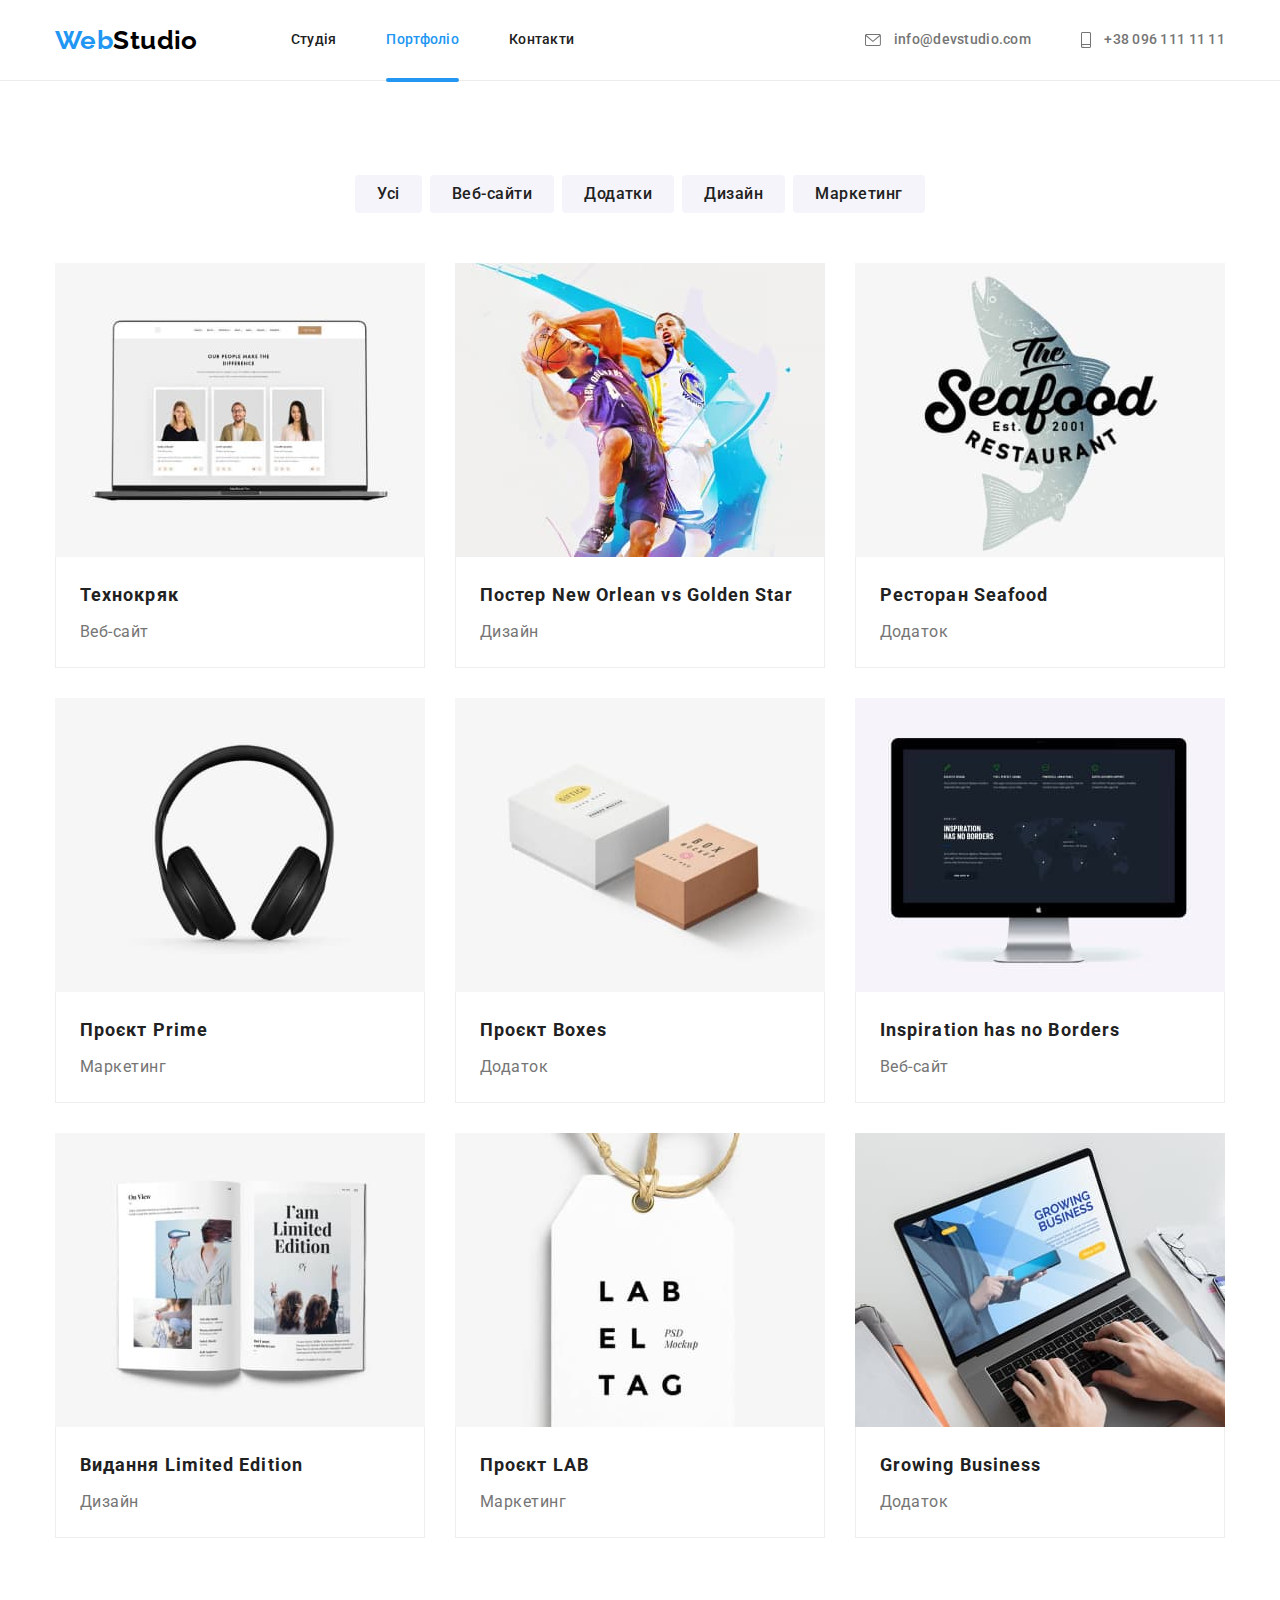
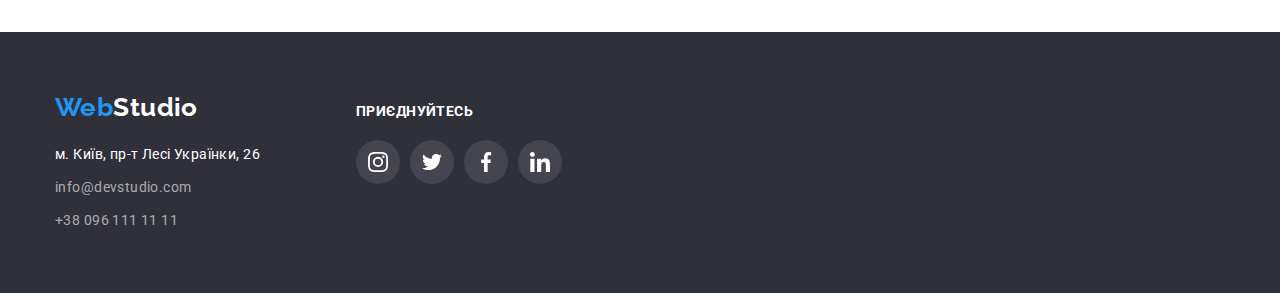
==== portfolio.html @ bfbaf2f9 "Added project files" ====
<!DOCTYPE html>
<html lang="uk">
	<head>
		<meta charset="UTF-8" />
		<meta http-equiv="X-UA-Compatible" content="IE=edge" />
		<meta name="viewport" content="width=device-width, initial-scale=1.0" />
		<link rel="preconnect" href="https://fonts.googleapis.com" />
		<link rel="preconnect" href="https://fonts.gstatic.com" crossorigin />
		<title>Портфоліо</title>
		<link href="https://fonts.googleapis.com/css2?family=Raleway:wght@700&family=Roboto:wght@400;500;700;900&display=swap" rel="stylesheet" />
		<link rel="stylesheet" href="https://cdnjs.cloudflare.com/ajax/libs/modern-normalize/1.1.0/modern-normalize.min.css" />
		<link rel="stylesheet" href="./css/styles.css" />
	</head>

	<body>
		<!-- Шапка сторінки -->
		<header class="page-header">
			<div class="container horizon">
				<a class="logo-blue" href="./index.html">Web<span class="logo-black">Studio</span></a>
				<nav>
					<ul class="menu-nav list">
						<li class="item"><a class="link" href="./index.html">Студія</a></li>
						<li class="item"><a class="link portfolio" href="./portfolio.html">Портфоліо</a></li>
						<li class="item"><a class="link" href="">Контакти</a></li>
					</ul>
				</nav>
				<ul class="contact-nav list">
					<li class="item">
						<a class="contact" href="mailto:info@devstudio.com">
							<svg class="envelope" width="16" height="12">
								<use href="./images/icons.svg#icon-envelope"></use>
							</svg>
							info@devstudio.com
						</a>
					</li>
					<li class="item">
						<a class="contact" href="tel:+380961111111">
							<svg class="smartphone" width="10" height="16">
								<use href="./images/icons.svg#icon-smartphone"></use>
							</svg>
							+38 096 111 11 11
						</a>
					</li>
				</ul>
			</div>
		</header>
		<!-- Контент сторінки -->
		<main>
			<section class="our-projects">
				<div class="container">
					<h1 class="visually-hidden">Наші проекті</h1>
					<!-- Кнопки фільтрів -->
					<ul class="button-list list">
						<li class="item">
							<button class="button-port" type="button">Усі</button>
						</li>
						<li class="item">
							<button class="button-port" type="button">Веб-сайти</button>
						</li>
						<li class="item">
							<button class="button-port" type="button">Додатки</button>
						</li>
						<li class="item">
							<button class="button-port" type="button">Дизайн</button>
						</li>
						<li class="item">
							<button class="button-port" type="button">Маркетинг</button>
						</li>
					</ul>
					<!-- Приклади робіт -->
					<ul class="web-list list">
						<li class="item">
							<a class="card" href="">
								<div class="card-foto">
									<img src="./images/img1-1.jpg" alt="Технокряк" width="370" height="294" />
									<p class="text-fond">
										Ресурс пропонує комплексні пропозиції з різним рівнем функціоналу та сервісів. Все це дозволить відвідувачу отримати вичерпні відомості про компанію чи приватну особу.
									</p>
								</div>
								<div class="border">
									<h2 class="title-h3p">Технокряк</h2>
									<p class="work-examples">Веб-сайт</p>
								</div>
							</a>
						</li>
						<li class="item">
							<a class="card" href="">
								<div class="card-foto">
									<img src="./images/img1-2.jpg" alt="Постер New Orlean vs Golden Star" width="370" height="294" />
									<p class="text-fond"></p>
								</div>
							</a>
							<div class="border">
								<h2 class="title-h3p">Постер New Orlean vs Golden Star</h2>
								<p class="work-examples">Дизайн</p>
							</div>
						</li>
						<li class="item">
							<a class="card" href="">
								<div class="card-foto">
									<img src="./images/img1-3.jpg" alt="Ресторан Seafood" width="370" height="294" />
									<p class="text-fond"></p>
								</div>
							</a>
							<div class="border">
								<h2 class="title-h3p">Ресторан Seafood</h2>
								<p class="work-examples">Додаток</p>
							</div>
						</li>
						<li class="item">
							<a class="card" href="">
								<div class="card-foto">
									<img src="./images/img1-4.jpg" alt="Проєкт Prime" width="370" height="294" />
									<p class="text-fond"></p>
								</div>
							</a>
							<div class="border">
								<h2 class="title-h3p">Проєкт Prime</h2>
								<p class="work-examples">Маркетинг</p>
							</div>
						</li>
						<li class="item">
							<a class="card" href="">
								<div class="card-foto">
									<img src="./images/img1-5.jpg" alt="Проєкт Boxes" width="370" height="294" />
									<p class="text-fond"></p>
								</div>
							</a>
							<div class="border">
								<h2 class="title-h3p">Проєкт Boxes</h2>
								<p class="work-examples" href="">Додаток</p>
							</div>
						</li>
						<li class="item">
							<a class="card" href="">
								<div class="card-foto">
									<img src="./images/img1-6.jpg" alt="Inspiration has no Borders" width="370" height="294" />
									<p class="text-fond"></p>
								</div>
							</a>
							<div class="border">
								<h2 class="title-h3p">Inspiration has no Borders</h2>
								<p class="work-examples" href="">Веб-сайт</p>
							</div>
						</li>
						<li class="item">
							<a class="card" href="">
								<div class="card-foto">
									<img src="./images/img1-7.jpg" alt="Видання Limited Edition" width="370" height="294" />
									<p class="text-fond"></p>
								</div>
							</a>
							<div class="border">
								<h2 class="title-h3p">Видання Limited Edition</h2>
								<p class="work-examples" href="">Дизайн</p>
							</div>
						</li>
						<li class="item">
							<a class="card" href="">
								<div class="card-foto">
									<img src="./images/img1-8.jpg" alt="Проєкт LAB" width="370" height="294" />
									<p class="text-fond"></p>
								</div>
							</a>
							<div class="border">
								<h2 class="title-h3p">Проєкт LAB</h2>
								<p class="work-examples" href="">Маркетинг</p>
							</div>
						</li>
						<li class="item">
							<a class="card" href="">
								<div class="card-foto">
									<img src="./images/img1-9.jpg" alt="Growing Business" width="370" height="294" />
									<p class="text-fond"></p>
								</div>
							</a>
							<div class="border">
								<h2 class="title-h3p">Growing Business</h2>
								<p class="work-examples" href="">Додаток</p>
							</div>
						</li>
					</ul>
				</div>
			</section>
		</main>
		<!-- Підвал сторінки -->
		<footer class="page-footer">
			<div class="container footer-cont">
				<div class="footer-addres">
					<a class="logo-blue" href="./index.html">Web<span class="logo-white">Studio</span></a>
					<address class="address">
						<ul class="address-list list">
							<li class="item"><a class="home" href="https://goo.gl/maps/qLV74tLHhS6dYoQu5" target="_blank" rel="noopener nofollow noreferrer">м. Київ, пр-т Лесі Українки, 26</a></li>
							<li class="item"><a class="mail" href="mailto:info@devstudio.com">info@devstudio.com</a></li>
							<li class="item"><a class="tel" href="tel:+380961111111">+38 096 111 11 11</a></li>
						</ul>
					</address>
				</div>
				<div class="footer-social">
					<h3 class="footer-title">приєднуйтесь</h3>
					<ul class="list social-list-footer">
						<li class="item">
							<a href="" class="social-link-footer">
								<svg class="instagram" width="20" height="20">
									<use href="./images/icons.svg#icon-instagram"></use>
								</svg>
							</a>
						</li>
						<li class="item">
							<a href="" class="social-link-footer">
								<svg class="twitter" width="20" height="20">
									<use href="./images/icons.svg#icon-twitter"></use>
								</svg>
							</a>
						</li>
						<li class="item">
							<a href="" class="social-link-footer">
								<svg class="facebook" width="20" height="20">
									<use href="./images/icons.svg#icon-facebook"></use>
								</svg>
							</a>
						</li>
						<li class="item">
							<a href="" class="social-link-footer">
								<svg class="linkedin" width="20" height="20">
									<use href="./images/icons.svg#icon-linkedin"></use>
								</svg>
							</a>
						</li>
					</ul>
				</div>
			</div>
		</footer>
	</body>
</html>
---- css/styles.css ----
:root {
	--hover-focus-logo-color: #2196f3;
	--header-footer-color: #2f303a;
}

body {
	font-family: "Roboto", "Ralewey", sans-serif;
	color: #212121;
	background-color: #ffffff;
	font-size: 14px;
	letter-spacing: 0.03em;
}

img {
	display: block;
	max-width: 100%;
}

/* КОНТЕЙНЕР */
.container {
	width: 1200px;
	margin: 0 auto;
	padding: 0 15px;
	/* outline: 2px solid red; */
}

/* .item * {
	outline: 1px solid blue;
} */

/* HEADER */

.link,
.list {
	list-style-type: none;
	padding: 0;
	margin: 0;
}

.page-header {
	border-bottom-width: 1px;
	border-bottom-style: solid;
	border-bottom-color: #ececec;
}

/* ЛОГО */

.logo-blue,
.logo-black {
	font-family: "Raleway";
	font-weight: 700;
	font-size: 26px;
	line-height: 1.19;
	text-decoration: none;
	color: var(--hover-focus-logo-color);
}

.logo-black {
	color: #000000;
}

/* НАВІГАЦІЯ-КОНТАКТИ */

.link,
.contact {
	font-family: "Roboto";
	font-weight: 500;
	line-height: 1.14;
	letter-spacing: 0.02em;
	text-decoration: none;
	color: #212121;
	transition: color 250ms cubic-bezier(0.4, 0, 0.2, 1);
}

.studio,
.portfolio {
	color: var(--hover-focus-logo-color);
	position: relative;
}

.studio::after,
.portfolio::after {
	content: "";
	display: block;
	width: 100%;
	height: 4px;
	border-radius: 2px;
	background-color: var(--hover-focus-logo-color);
	position: absolute;
	bottom: -1.6px;
	left: 0;
}

.menu-nav,
.contact-nav {
	display: flex;
}

.menu-nav .item + .item,
.contact-nav .item + .item {
	margin-left: 50px;
}

.contact-nav {
	color: #757575;
	margin-left: auto;
}

.menu-nav .link,
.contact-nav .contact {
	display: block;
	padding-top: 32px;
	padding-bottom: 32px;
}

.link:hover,
.contact:hover,
.link:focus,
.contact:focus {
	color: var(--hover-focus-logo-color);
}

.contact {
	color: #757575;
}

.envelope,
.smartphone {
	margin-right: 10px;
	fill: #757575;
	vertical-align: middle;
	transition: fill 250ms cubic-bezier(0.4, 0, 0.2, 1);
}

.contact:hover .envelope,
.contact:hover .smartphone,
.contact:focus .envelope,
.contact:focus .smartphone {
	fill: var(--hover-focus-logo-color);
}

/* ГОРИЗОНТАЛЬНЕ ПОЗИЦІЮВАННЯ */

.horizon {
	display: flex;
	align-items: center;
}

.menu-nav {
	margin-left: 93px;
}

/* MAIN */

/* МОДАЛЬНЕ ВІКНО */

.blackdrop {
	position: fixed;
	top: 0;
	left: 0;
	width: 100%;
	height: 100%;
	background-color: rgba(0, 0, 0, 0.2);
}

.blackdrop.is-hidden {
	opacity: 0;
	pointer-events: none;
}

.modal {
	position: absolute;
	top: 50%;
	left: 50%;
	transform: translate(-50%, -50%);
	width: 528px;
	height: 581px;
	background: #ffffff;
	box-shadow: 0px 1px 3px rgba(0, 0, 0, 0.12), 0px 1px 1px rgba(0, 0, 0, 0.14), 0px 2px 1px rgba(0, 0, 0, 0.2);
	border-radius: 4px;
}

.modal-botton {
	position: absolute;
	top: 8px;
	right: 8px;
	display: flex;
	width: 30px;
	height: 30px;
	background: #ffffff;
	border: 1px solid rgba(0, 0, 0, 0.1);
	border-radius: 50%;
	padding: 6px 6px;
	cursor: pointer;
}

/* БАНЕР (BANNER) */

.banner {
	background-color: var(--header-footer-color);
	text-align: center;
	padding-top: 200px;
	padding-bottom: 200px;
}

.title-h1 {
	margin: auto;
	padding-bottom: 30px;

	width: 696px;
	font-size: 44px;
	line-height: 1.36;
	letter-spacing: 0.06em;
	text-transform: uppercase;
	color: #ffffff;
}

.button {
	display: block;
	margin-right: auto;
	margin-left: auto;
	padding: 10px 32px;
	min-width: 216px;

	font-size: 16px;
	line-height: 1.875;
	align-items: center;
	letter-spacing: 0.06em;
	color: #ffffff;
	background-color: var(--hover-focus-logo-color);
	box-shadow: 0px 4px 4px rgba(0, 0, 0, 0.15);
	border: transparent;
	border-radius: 4px;
	cursor: pointer;
	transition: background-color 250ms cubic-bezier(0.4, 0, 0.2, 1);
}

.button:hover,
.botton:focus {
	background-color: #188ce8;
}

.overlay {
	margin-left: auto;
	margin-right: auto;
	max-width: 1600px;
	height: 600px;
	background-image: linear-gradient(to right, rgba(47, 48, 58, 0.4), rgba(47, 48, 58, 0.4)), url(../images/banner.jpg);
	background-repeat: no-repeat;
	background-position: center;
	background-size: cover;
}

/* ОСОБЛИВОСТІ (TRAIN) */

/* прихований заголовок */
.visually-hidden {
	position: absolute;
	white-space: nowrap;
	width: 1px;
	height: 1px;
	overflow: hidden;
	border: 0;
	padding: 0;
	clip: rect(0 0 0 0);
	clip-path: inset(50%);
	margin: -1px;
}

.title-h3 {
	line-height: 1.14;
	text-transform: uppercase;
	font-weight: 700;
}

.text {
	line-height: 1.71;
	color: #757575;
	font-weight: 400;
}

.title-h3,
.text {
	margin-top: 0;
	margin-bottom: 0;
}

.train {
	margin-top: 94px;
}
.menu-train {
	display: flex;
}

.menu-train .item {
	min-width: 270px;
	margin-right: 30px;
}

.menu-train .item:last-child {
	margin-right: 0;
}

.title-h3 {
	margin-bottom: 10px;
}

.box {
	display: block;
	margin-bottom: 30px;
	background: #f5f4fa;
	border-radius: 4px;
	padding: 25px 100px;
}

/* ЧИМ МИ ЗАЙМАЄМОСТЬ (OUR-JOB) */

.title-h2 {
	width: 366px;
	margin-top: 0;
	margin-right: auto;
	margin-left: auto;
	margin-bottom: 50px;

	font-size: 36px;
	line-height: 1.166;
	text-align: center;
	color: #212121;
	min-width: 366px;
}

.our-job {
	margin-top: 94px;
}

.job {
	display: flex;
}

.job .item {
	margin-right: 30px;
}

.job .item:last-child {
	margin-right: 0;
}

.thumb {
	position: relative;
}

.job-description {
	display: flex;
	width: 370px;
	height: 70px;
	justify-content: center;
	align-items: center;
	position: absolute;
	bottom: 0;
	left: 0;
	background-color: rgba(47, 48, 58, 0.8);
}

.description {
	margin: 0;
	line-height: 1.14;
	text-align: center;
	letter-spacing: 0.03em;
	text-transform: uppercase;
	color: #ffffff;
}

/* НАША КОМАНДА (OUR-TEAM) */

.team-list {
	display: flex;
}

.team-list .item {
	margin-right: 30px;
}

.team-list .item-team {
	background-color: #ffffff;
	box-shadow: 0px 1px 3px rgba(0, 0, 0, 0.12), 0px 1px 1px rgba(0, 0, 0, 0.14), 0px 2px 1px rgba(0, 0, 0, 0.2);
	border-radius: 0px 0px 4px 4px;
}

.team-list .item:last-child {
	margin-right: 0;
}

.title-h3ws {
	margin-bottom: 10px;
}

.title-h2-team {
	display: block;
	margin: 0 auto;
	width: 264px;
	font-size: 36px;
	line-height: 1.166;
	text-align: center;
	color: #212121;
}

.team-cont {
	margin-top: 50px;
}

.title-a,
.title-b,
.title-c,
.title-d {
	display: block;
	font-size: 16px;
	line-height: 1.188;
	text-align: center;
	color: #212121;
}

.title-a {
	margin: 30px 70px 10px 70px;
}

.title-b {
	margin: 30px 83px 10px 83px;
}

.title-c {
	margin: 30px 70px 10px 70px;
}

.title-d {
	margin: 30px 62px 10px 62px;
}

.text-a,
.text-b,
.text-c,
.text-d {
	display: block;
	font-size: 16px;
	line-height: 1.188;
	text-align: center;
	color: #757575;
}

.text-a {
	margin: 0 70px;
}

.text-b {
	margin: 0 61px;
}

.text-c {
	margin: 0 97px;
}

.text-d {
	margin: 0 91px;
}

.team {
	margin-top: 94px;
	padding-top: 94px;
	padding-bottom: 94px;
	background-color: #f5f4fa;
}

.social-list > .item {
	margin-right: 10px;
}

.social-list > .item:last-child {
	margin-right: 0;
}

.social-list {
	display: flex;
	justify-content: space-between;
	margin-top: 16px;
	margin-right: 32px;
	margin-bottom: 30px;
	margin-left: 32px;
}

.social-link {
	display: flex;
	justify-content: center;
	align-items: center;
	padding: 12px;
	width: 44px;
	height: 44px;
	border-radius: 50%;
	background-color: #ffffff;
	color: #afb1b8;
	transition: background-color 250ms cubic-bezier(0.4, 0, 0.2, 1), color 250ms cubic-bezier(0.4, 0, 0.2, 1);
}

.instagram,
.twitter,
.facebook,
.linkedin {
	fill: #afb1b8;
	transition: fill 250ms cubic-bezier(0.4, 0, 0.2, 1);
}

.social-link:hover .instagram,
.social-link:hover .twitter,
.social-link:hover .facebook,
.social-link:hover .linkedin,
.social-link:focus .instagram,
.social-link:focus .twitter,
.social-link:focus .facebook,
.social-link:focus .linkedin {
	fill: #ffffff;
}

.social-link:hover,
.social-link:focus {
	background-color: var(--hover-focus-logo-color);
	color: #ffffff;
}

/* ПОСТІЙНІ КЛІЄНТИ */

.our-client {
	margin-top: 94px;
	margin-bottom: 94px;
}

.title-client {
	width: 298px;
	margin-top: 0;
	margin-right: auto;
	margin-left: auto;
	margin-bottom: 50px;
	margin-left: auto;
	font-size: 36px;
	line-height: 1.166;
	text-align: center;
	letter-spacing: 0.03em;
	color: #212121;
}

.client-list {
	display: flex;
	justify-content: space-between;
}

.client-item {
	display: flex;
	justify-content: center;
	align-items: center;
	width: 170px;
	height: 92px;
	border: 1px solid #afb1b8;
	border-radius: 4px;
	transition: border 250ms cubic-bezier(0.4, 0, 0.2, 1);
}

.client-list .item {
	margin-right: 30px;
}

.client-list .item:last-child {
	margin-right: 0;
}

.client {
	fill: #afb1b8;
	transition: fill 250ms cubic-bezier(0.4, 0, 0.2, 1);
}

.client-item:hover .client,
.client-item:focus .client {
	fill: var(--hover-focus-logo-color);
}

.client-item:hover,
.client-item:focus {
	border: 1px solid var(--hover-focus-logo-color);
}

/* FOOTER */

.footer-cont {
	display: flex;
	padding-top: 60px;
	padding-bottom: 60px;
}

.footer-addres {
	margin-right: 70px;
	display: inline-block;
	flex-direction: column;
	width: 231px;
}

.logo-white {
	color: #ffffff;
}

.page-footer {
	background-color: var(--header-footer-color);
}

.address-list {
	margin-top: 20px;
	display: inline-block;
}

.home {
	display: block;
	margin-bottom: 9px;

	font-weight: 400;
	line-height: 1.71;
	color: #ffffff;
	text-decoration: none;
	font-style: normal;
	transition: color 250ms cubic-bezier(0.4, 0, 0.2, 1);
}

.mail,
.tel {
	display: block;
	font-weight: 400;
	line-height: 1.71;
	color: rgba(255, 255, 255, 0.6);
	text-decoration: none;
	font-style: normal;
	transition: color 250ms cubic-bezier(0.4, 0, 0.2, 1);
}

.mail {
	margin-bottom: 9px;
}

.home:hover,
.mail:hover,
.tel:hover,
.home:focus,
.mail:focus,
.tel:focus {
	color: var(--hover-focus-logo-color);
}

.footer-social {
	display: inline-block;
}

.footer-title {
	margin-top: 12px;
	margin-bottom: 20px;
	padding: 0;
	font-family: "Roboto";
	font-style: normal;
	font-weight: 700;
	font-size: 14px;
	line-height: 1.14;
	letter-spacing: 0.03em;
	text-transform: uppercase;
	color: #ffffff;
	width: 116px;
}

.social-list-footer {
	display: flex;
}

.social-link-footer {
	display: flex;
	justify-content: center;
	align-items: center;
	padding: 12px;
	width: 44px;
	height: 44px;
	border-radius: 50%;
	color: #ffffff;
}

.social-list-footer > .item {
	margin-right: 10px;
}
.social-list-footer > .item:last-child {
	margin-right: 0;
}

.social-link-footer > .instagram,
.social-link-footer > .twitter,
.social-link-footer > .facebook,
.social-link-footer > .linkedin {
	fill: #ffffff;
	transition: fill 250ms cubic-bezier(0.4, 0, 0.2, 1);
}

.social-link-footer {
	background-color: rgba(255, 255, 255, 0.1);
	transition: background-color 250ms cubic-bezier(0.4, 0, 0.2, 1);
}

.social-link-footer:hover .instagram,
.social-link-footer:hover .twitter,
.social-link-footer:hover .facebook,
.social-link-footer:hover .linkedin,
.social-link-footer:focus .instagram,
.social-link-footer:focus .twitter,
.social-link-footer:focus .facebook,
.social-link-footer:focus .linkedin {
	fill: #ffffff;
}

.social-link-footer:hover,
.social-link-footer:focus {
	background-color: var(--hover-focus-logo-color);
}

/* PORTFOLIO */

.our-projects {
	margin-top: 94px;
	margin-bottom: 94px;
}

.button-list,
.web-list {
	display: flex;
}

/* КНОПКИ ФІЛЬТРІВ */

.button-list .item + .item {
	margin-left: 8px;
}

.button-port {
	padding: 6px 22px;
}

.button-list {
	margin-bottom: 50px;
	justify-content: center;
}

.button-port {
	font-weight: 500;
	font-size: 16px;
	line-height: 1.625;
	text-align: center;
	letter-spacing: 0.03em;
	color: #212121;
	background-color: #f5f4fa;
	box-shadow: none;
	border-radius: 4px;
	border: transparent;
	cursor: pointer;
	transition: color 250ms cubic-bezier(0.4, 0, 0.2, 1), background-color 250ms cubic-bezier(0.4, 0, 0.2, 1), box-shadow 250ms cubic-bezier(0.4, 0, 0.2, 1);
}

.button-port:hover,
.botton-port:focus {
	color: #ffffff;
	background-color: var(--hover-focus-logo-color);
	box-shadow: 0px 3px 1px rgba(0, 0, 0, 0.1), 0px 1px 2px rgba(0, 0, 0, 0.08), 0px 2px 2px rgba(0, 0, 0, 0.12);
}

/* ПРИКЛАДИ РОБІТ */

.web-list {
	flex-wrap: wrap;
	margin-left: -30px;
	margin-top: -30px;
}

.web-list > .item {
	flex-basis: calc(100% / 3 - 30px);
	margin-left: 30px;
	margin-top: 30px;
	transition: box-shadow 250ms cubic-bezier(0.4, 0, 0.2, 1);
}

.web-list > .item:hover {
	box-shadow: 0px 1px 1px rgba(0, 0, 0, 0.12), 0px 4px 4px rgba(0, 0, 0, 0.06), 1px 4px 6px rgba(0, 0, 0, 0.16);
	cursor: pointer;
}

.web-list > .item:focus {
	box-shadow: 0px 1px 1px rgba(0, 0, 0, 0.12), 0px 4px 4px rgba(0, 0, 0, 0.06), 1px 4px 6px rgba(0, 0, 0, 0.16);
}

.web-list > .item:hover .card-foto::before {
	transform: translateY(0);
}

.web-list > .item:hover .text-fond {
	transform: translateY(0);
}

.border {
	display: block;
	padding: 20px 24px;
	border-right: 1px solid #eeeeee;
	border-bottom: 1px solid #eeeeee;
	border-left: 1px solid #eeeeee;
}

.card {
	text-decoration: none;
	border: none;
}

.card-foto {
	position: relative;
	overflow: hidden;
}

.card-foto::before {
	content: "";
	display: inline-block;
	position: absolute;
	width: 370px;
	height: 294px;
	background-color: rgba(33, 150, 243, 0.9);
	transform: translateY(100%);
	transition: transform 250ms cubic-bezier(0.4, 0, 0.2, 1);
}

.text-fond {
	display: inline-block;
	padding: 63px 24px;
	margin: 0;
	position: absolute;
	top: 0;
	left: 0;
	font-size: 18px;
	line-height: 1.56;
	color: #ffffff;
	transform: translateY(100%);
	transition: transform 250ms cubic-bezier(0.4, 0, 0.2, 1);
}

.title-h3p {
	display: block;
	margin: 0 0 4px 0;
	font-size: 18px;
	line-height: 2;
	letter-spacing: 0.06em;
	color: #212121;
}

.work-examples {
	margin: 0;
	display: block;
	font-size: 16px;
	line-height: 1.875;
	letter-spacing: 0.03em;
	color: #757575;
}
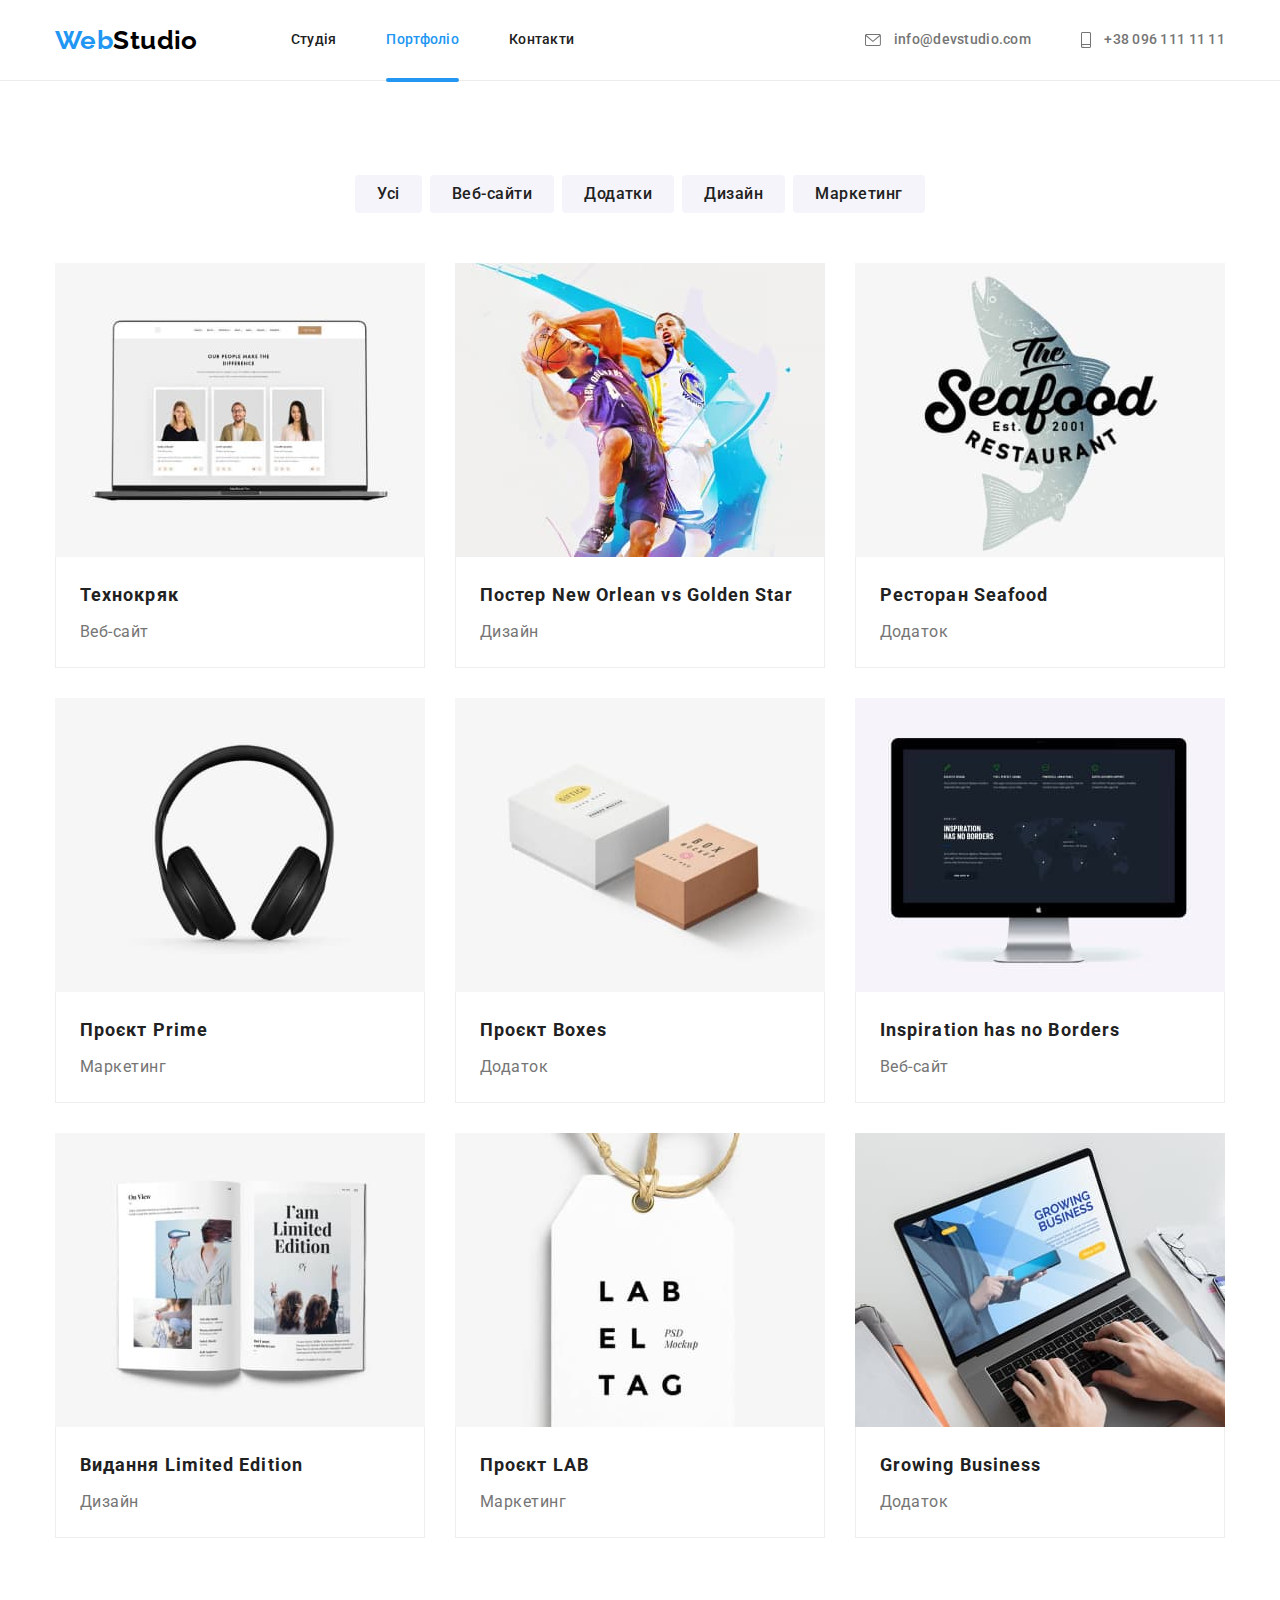
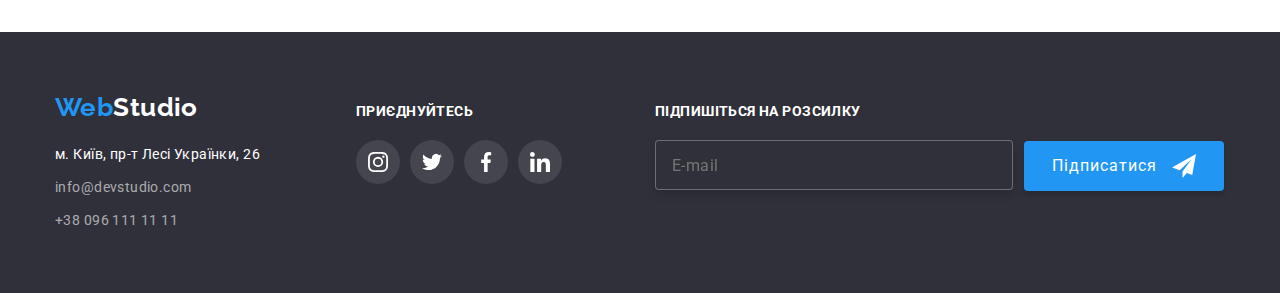
==== commit 56f70b6f: "Front-End development of the project" ====
--- a/portfolio.html
+++ b/portfolio.html
@@ -229,6 +229,18 @@
 						</li>
 					</ul>
 				</div>
+				<form class="form">
+					<h3 class="form-title">Підпишіться на розсилку</h3>
+					<label>
+						<input type="text" class="form-input" name="username" placeholder="E-mail" />
+					</label>
+					<button class="form-button" type="submit">
+						Підписатися
+						<svg class="plane" width="24" height="24">
+							<use href="./images/icons.svg#icon-plane"></use>
+						</svg>
+					</button>
+				</form>
 			</div>
 		</footer>
 	</body>
--- a/css/styles.css
+++ b/css/styles.css
@@ -650,6 +650,7 @@
 
 .footer-social {
 	display: inline-block;
+	margin-right: 93px;
 }
 
 .footer-title {
@@ -716,6 +717,65 @@
 .social-link-footer:hover,
 .social-link-footer:focus {
 	background-color: var(--hover-focus-logo-color);
+}
+
+.form {
+	width: 570px;
+	height: 86px;
+	padding: 0;
+	margin-top: 12px;
+}
+
+.form-title {
+	margin-top: 0;
+	margin-bottom: 20px;
+	font-size: 14px;
+	line-height: 1.14;
+	text-transform: uppercase;
+	color: #ffffff;
+}
+
+.form-input {
+	font-size: 16px;
+	line-height: 1.25;
+	align-items: center;
+	letter-spacing: 0.03em;
+
+	color: rgba(255, 255, 255, 0.6);
+	padding: 15px 0 15px 16px;
+	margin-right: -4px;
+	width: 358px;
+	height: 50px;
+	background-color: #2f303a;
+	border: 1px solid rgba(255, 255, 255, 0.3);
+	filter: drop-shadow(0px 4px 4px rgba(0, 0, 0, 0.15));
+	border-radius: 4px;
+}
+
+.form-button {
+	margin-left: 12px;
+	position: relative;
+	padding: 10px 28px;
+	width: 200px;
+	height: 50px;
+	background: #2196f3;
+	box-shadow: 0px 4px 4px rgba(0, 0, 0, 0.15);
+	border-radius: 4px;
+	border: transparent;
+	cursor: pointer;
+
+	font-size: 16px;
+	line-height: 1.87;
+	display: inline-flex;
+	align-items: center;
+	text-align: center;
+	letter-spacing: 0.06em;
+	color: #ffffff;
+}
+
+.plane {
+	position: absolute;
+	right: 28px;
 }
 
 /* PORTFOLIO */
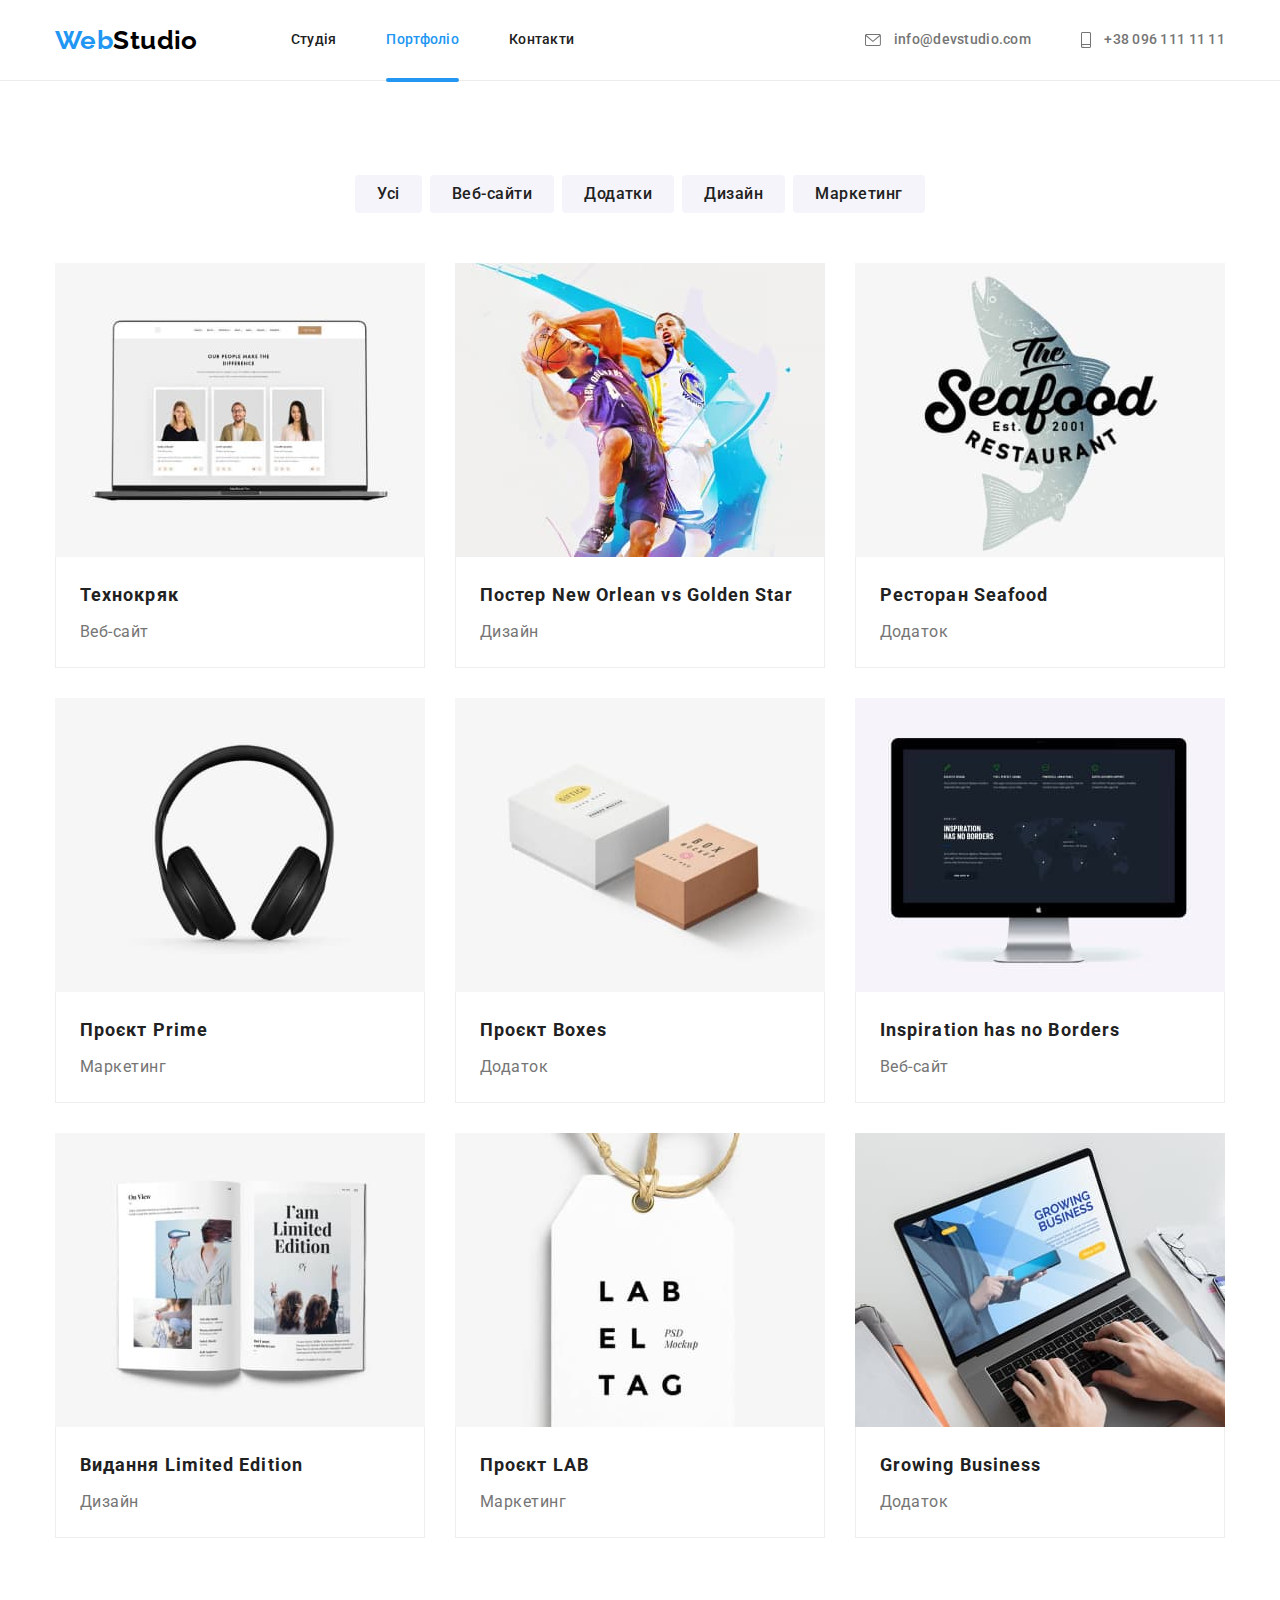
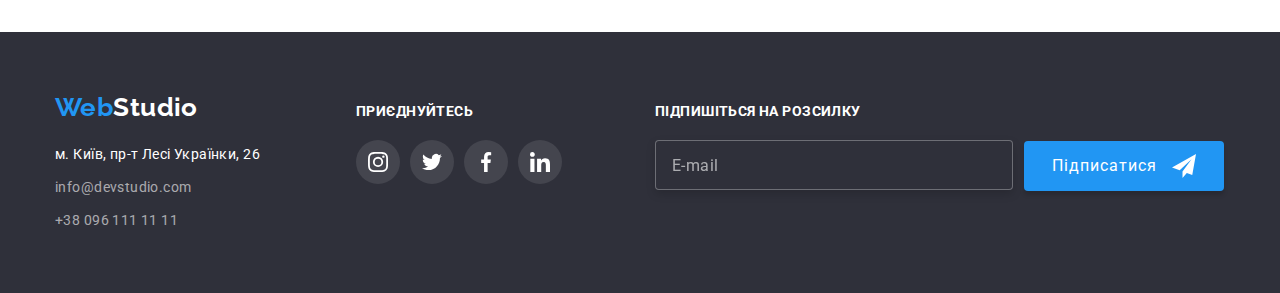
==== commit a9f528f8: "Front-end development of the project" ====
--- a/portfolio.html
+++ b/portfolio.html
@@ -229,10 +229,10 @@
 						</li>
 					</ul>
 				</div>
-				<form class="form">
+				<form class="form" name="form" autocomplete="off">
 					<h3 class="form-title">Підпишіться на розсилку</h3>
 					<label>
-						<input type="text" class="form-input" name="username" placeholder="E-mail" />
+						<input class="form-input" type="email" name="email" placeholder="E-mail" required />
 					</label>
 					<button class="form-button" type="submit">
 						Підписатися
--- a/css/styles.css
+++ b/css/styles.css
@@ -151,48 +151,6 @@
 }
 
 /* MAIN */
-
-/* МОДАЛЬНЕ ВІКНО */
-
-.blackdrop {
-	position: fixed;
-	top: 0;
-	left: 0;
-	width: 100%;
-	height: 100%;
-	background-color: rgba(0, 0, 0, 0.2);
-}
-
-.blackdrop.is-hidden {
-	opacity: 0;
-	pointer-events: none;
-}
-
-.modal {
-	position: absolute;
-	top: 50%;
-	left: 50%;
-	transform: translate(-50%, -50%);
-	width: 528px;
-	height: 581px;
-	background: #ffffff;
-	box-shadow: 0px 1px 3px rgba(0, 0, 0, 0.12), 0px 1px 1px rgba(0, 0, 0, 0.14), 0px 2px 1px rgba(0, 0, 0, 0.2);
-	border-radius: 4px;
-}
-
-.modal-botton {
-	position: absolute;
-	top: 8px;
-	right: 8px;
-	display: flex;
-	width: 30px;
-	height: 30px;
-	background: #ffffff;
-	border: 1px solid rgba(0, 0, 0, 0.1);
-	border-radius: 50%;
-	padding: 6px 6px;
-	cursor: pointer;
-}
 
 /* БАНЕР (BANNER) */
 
@@ -736,12 +694,6 @@
 }
 
 .form-input {
-	font-size: 16px;
-	line-height: 1.25;
-	align-items: center;
-	letter-spacing: 0.03em;
-
-	color: rgba(255, 255, 255, 0.6);
 	padding: 15px 0 15px 16px;
 	margin-right: -4px;
 	width: 358px;
@@ -750,6 +702,21 @@
 	border: 1px solid rgba(255, 255, 255, 0.3);
 	filter: drop-shadow(0px 4px 4px rgba(0, 0, 0, 0.15));
 	border-radius: 4px;
+	outline-style: none;
+	font-size: 16px;
+	line-height: 1.25;
+	align-items: center;
+	letter-spacing: 0.03em;
+	color: rgba(255, 255, 255, 0.6);
+}
+
+.form-input::placeholder {
+	font-family: "Roboto";
+	font-style: normal;
+	font-weight: 400;
+	font-size: 16px;
+	line-height: 1.25;
+	color: rgba(255, 255, 255, 0.6);
 }
 
 .form-button {
@@ -758,7 +725,7 @@
 	padding: 10px 28px;
 	width: 200px;
 	height: 50px;
-	background: #2196f3;
+	background-color: #2196f3;
 	box-shadow: 0px 4px 4px rgba(0, 0, 0, 0.15);
 	border-radius: 4px;
 	border: transparent;
@@ -771,6 +738,12 @@
 	text-align: center;
 	letter-spacing: 0.06em;
 	color: #ffffff;
+	transition: background-color 250ms cubic-bezier(0.4, 0, 0.2, 1);
+}
+
+.form-button:hover,
+.form-button:focus {
+	background-color: #188ce8;
 }
 
 .plane {
@@ -919,3 +892,204 @@
 	letter-spacing: 0.03em;
 	color: #757575;
 }
+
+/* МОДАЛЬНЕ ВІКНО */
+
+.blackdrop {
+	position: fixed;
+	top: 0;
+	left: 0;
+	width: 100%;
+	height: 100%;
+	background-color: rgba(0, 0, 0, 0.2);
+}
+
+.blackdrop.is-hidden {
+	opacity: 0;
+	pointer-events: none;
+}
+
+.modal {
+	position: absolute;
+	top: 50%;
+	left: 50%;
+	padding: 40px;
+	transform: translate(-50%, -50%);
+	width: 528px;
+	height: 581px;
+	background: #ffffff;
+	box-shadow: 0px 1px 3px rgba(0, 0, 0, 0.12), 0px 1px 1px rgba(0, 0, 0, 0.14), 0px 2px 1px rgba(0, 0, 0, 0.2);
+	border-radius: 4px;
+}
+
+.modal-botton {
+	position: absolute;
+	top: 8px;
+	right: 8px;
+	display: flex;
+	width: 30px;
+	height: 30px;
+	background: #ffffff;
+	border: 1px solid rgba(0, 0, 0, 0.1);
+	border-radius: 50%;
+	padding: 6px 6px;
+	cursor: pointer;
+	color: #000000;
+	transition: fill 250ms cubic-bezier(0.4, 0, 0.2, 1);
+}
+
+.modal-botton:hover,
+.modal-botton:focus {
+	fill: var(--hover-focus-logo-color);
+}
+
+.modal-form-title {
+	display: block;
+	margin-top: 0;
+	margin-bottom: 12px;
+	font-weight: 700;
+	font-size: 20px;
+	line-height: 1.15;
+	text-align: center;
+	color: #212121;
+}
+
+.modal-form-label {
+	position: relative;
+	display: flex;
+	flex-direction: column;
+	font-family: "Roboto";
+	font-style: normal;
+	font-weight: 400;
+	font-size: 12px;
+	line-height: 1.16;
+	letter-spacing: 0.01em;
+	color: #757575;
+}
+
+.modal-form-input {
+	margin-bottom: 10px;
+	padding-top: 11px;
+	padding-bottom: 11px;
+	padding-left: 42px;
+	margin-top: 4px;
+	width: 100%;
+	height: 40px;
+	border: 1px solid rgba(33, 33, 33, 0.2);
+	border-radius: 4px;
+	outline-style: none;
+	transition: border 250ms cubic-bezier(0.4, 0, 0.2, 1);
+}
+
+.modal-form-input:hover,
+.modal-form-input:focus {
+	border: 1px solid #2196f3;
+}
+
+.modal-form-icon {
+	position: absolute;
+	bottom: 21px;
+	left: 12px;
+	transition: fill 250ms cubic-bezier(0.4, 0, 0.2, 1);
+}
+
+.modal-form-input:hover ~ .modal-form-icon,
+.modal-form-input:focus ~ .modal-form-icon {
+	fill: var(--hover-focus-logo-color);
+}
+
+.modal-textarea {
+	margin-top: 4px;
+	margin-bottom: 20px;
+	padding: 12px 16px;
+	resize: none;
+	border: 1px solid rgba(33, 33, 33, 0.2);
+	border-radius: 4px;
+	outline-style: none;
+	transition: border 250ms cubic-bezier(0.4, 0, 0.2, 1);
+}
+
+.modal-textarea::placeholder {
+	font-weight: 400;
+	font-size: 12px;
+	line-height: 1.16;
+	letter-spacing: 0.01em;
+	color: rgba(117, 117, 117, 0.5);
+}
+
+.modal-textarea:hover,
+.modal-textarea:focus {
+	border: 1px solid var(--hover-focus-logo-color);
+}
+
+.modal-conditions {
+	display: flex;
+	justify-content: flex-start;
+	align-items: center;
+	margin-bottom: 30px;
+	margin-left: 12px;
+	padding: 0;
+}
+
+.modal-conditions-text {
+	display: flex;
+	align-items: center;
+	font-size: 14px;
+	line-height: 1.71;
+	letter-spacing: 0.03em;
+	color: #757575;
+}
+
+.icon {
+	display: flex;
+	position: relative;
+	margin-right: 8px;
+	width: 15px;
+	height: 15px;
+	border: 2px solid #212121;
+	border-radius: 2px;
+}
+
+.modal-checkbox:checked + .icon {
+	background-color: var(--hover-focus-logo-color);
+	border: 2px solid var(--hover-focus-logo-color);
+}
+
+.modal-checkbox {
+	appearance: none;
+	position: absolute;
+}
+
+.modal-conditions-icon {
+	position: absolute;
+	fill: transparent;
+}
+
+.modal-conditions-link {
+	margin-left: 8px;
+	text-decoration-line: underline;
+	color: #2196f3;
+}
+
+.button-conditions {
+	margin: 0 auto;
+	padding: 10px 52px;
+	background-color: var(--hover-focus-logo-color);
+	box-shadow: 0px 4px 4px rgba(0, 0, 0, 0.15);
+	border-radius: 4px;
+	border: transparent;
+	cursor: pointer;
+	font-weight: 700;
+	font-size: 16px;
+	line-height: 1.87;
+	display: flex;
+	text-align: center;
+	letter-spacing: 0.06em;
+	color: #ffffff;
+	transition: background-color 250ms cubic-bezier(0.4, 0, 0.2, 1);
+}
+
+.button-conditions:hover,
+.button-conditions:focus {
+	background-color: #188ce8;
+}
